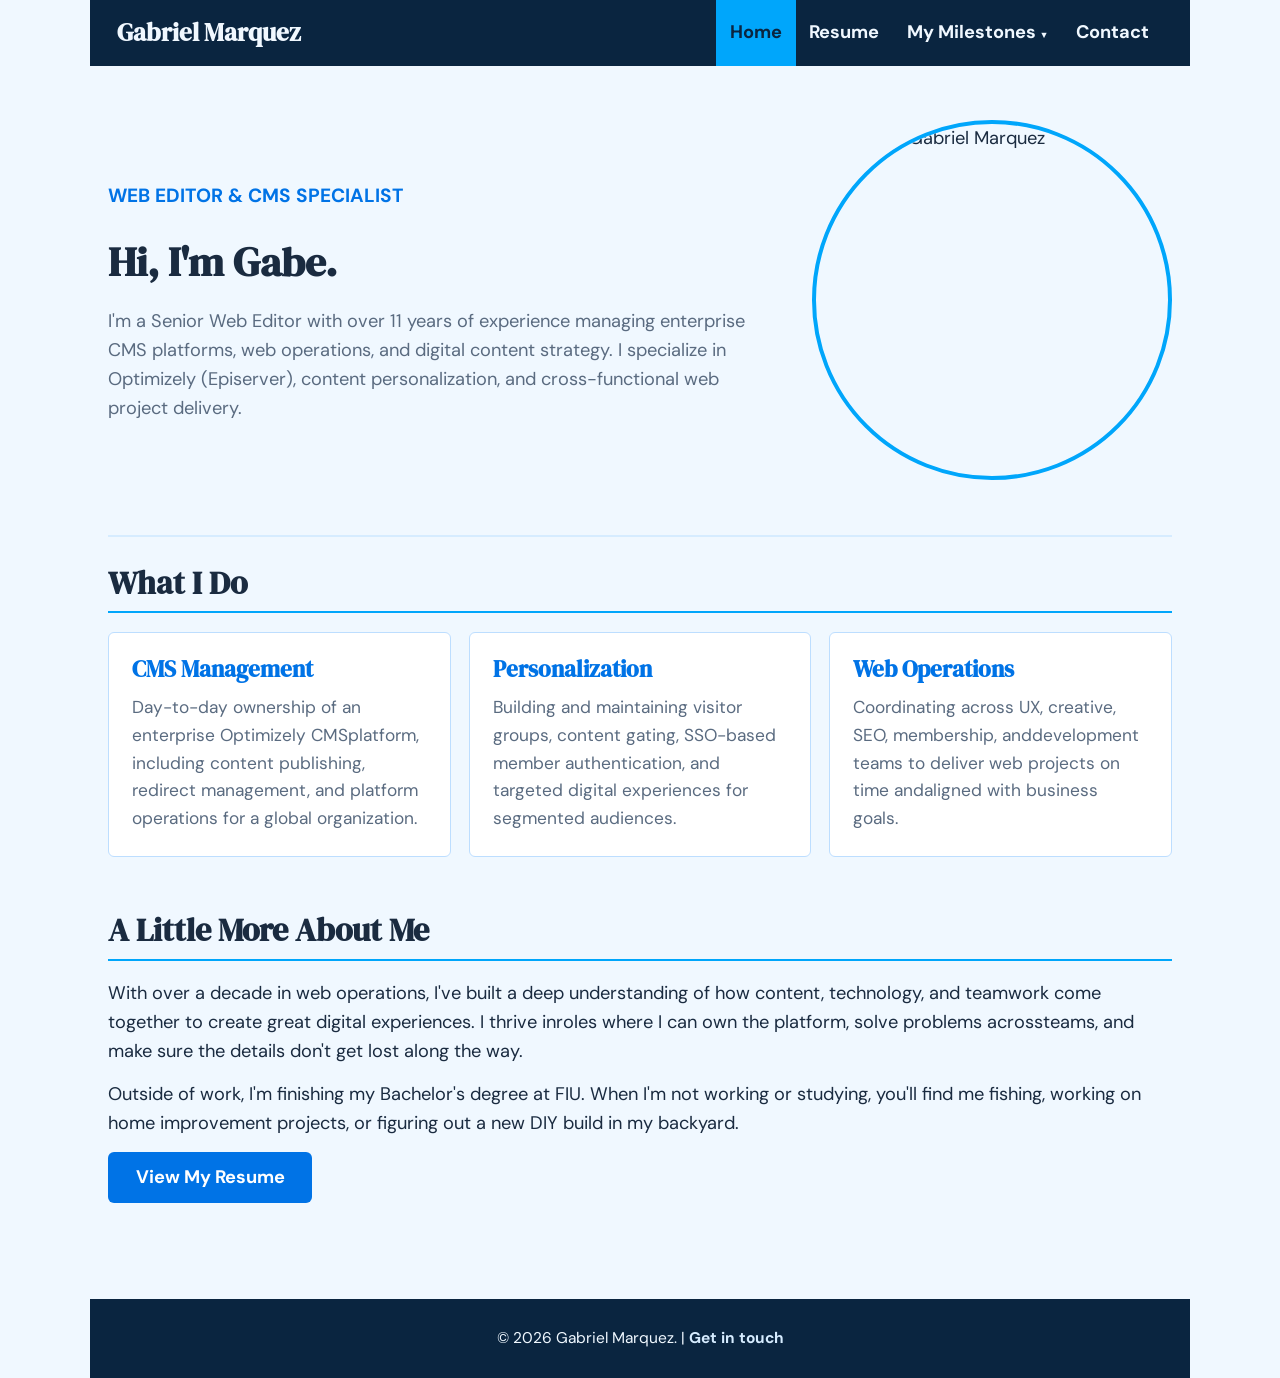
==== index.html @ cd29dd40 "Initial Commit" ====
<!DOCTYPE html>
<!--
    Author: Gabriel Marquez
    Date: April 12, 2026
    Description: Home page for Gabriel Marquez personal website final project.
    Introduces visitor to the site with hero section, highlight cards, and
    brief personal background. Links to all other pages.
-->
<html lang="en">
<head>
    <meta charset="UTF-8">
    <meta name="viewport" content="width=device-width, initial-scale=1.0">
    <meta name="description" content="Personal website of Gabriel Marquez, Web Editor and CMS Specialist based in Rockledge, Florida.">
    <title>Gabriel Marquez | Web Editor and CMS Specialist</title>
    <link rel="stylesheet" href="https://fonts.googleapis.com/css2?family=DM+Sans:wght@400;700&family=DM+Serif+Display&display=swap">
    <link rel="stylesheet" href="styles/styles.css">
</head>
<body>

    <header>
        <div class="site-name"><a href="index.html">Gabriel Marquez</a></div>

        <nav class="navbar">
            <input type="checkbox" id="checkbox-toggle">
            <label for="checkbox-toggle" class="menu-btn"></label>
            <ul class="menu">
                <li><a class="current">Home</a></li>
                <li><a href="resume.html">Resume</a></li>
                <li><a href="milestones.html">My Milestones<small></small></a>
                    <ul class="submenu">
                        <li><a href="wedding.html">Our Wedding</a></li>
                        <li><a href="japan.html">Japan Trip</a></li>
                    </ul>
                </li>
                <li><a href="contact.html">Contact</a></li>
            </ul>
        </nav>
    </header>

<main>

    <section class="hero">
        <div class="hero-text">
            <p class="tagline">Web Editor &amp; CMS Specialist</p>
            <h1>Hi, I'm Gabe.</h1>
            <p class="intro">I'm a Senior Web Editor with over 11 years of experience managing enterprise CMS platforms, web operations, and digital content strategy. I specialize in Optimizely (Episerver), content personalization, and cross-functional web project delivery.</p>
        </div>
        <div class="hero-photo">
            <img src="images/gabe-headshot.png" alt="Photo of Gabriel Marquez">
        </div>
    </section>

    <section>
        <div class="section-header">
            <h2>What I Do</h2>
        </div>
        <div class="highlights">
            <div class="highlight-card">
                <h3>CMS Management</h3>
                <p>Day-to-day ownership of an enterprise Optimizely CMSplatform, including content publishing, redirect management, and platform operations for a global organization.</p>
            </div>
            <div class="highlight-card">
                <h3>Personalization</h3>
                <p>Building and maintaining visitor groups, content gating, SSO-based member authentication, and targeted digital experiences for segmented audiences.</p>
            </div>
            <div class="highlight-card">
                <h3>Web Operations</h3>
                <p>Coordinating across UX, creative, SEO, membership, anddevelopment teams to deliver web projects on time andaligned with business goals.</p>
            </div>
        </div>
    </section>

    <section>
        <div class="section-header">
            <h2>A Little More About Me</h2>
        </div>
        <p>With over a decade in web operations, I've built a deep understanding of how content, technology, and teamwork come together to create great digital experiences. I thrive inroles where I can own the platform, solve problems acrossteams, and make sure the details don't get lost along the way.</p>
        <p>Outside of work, I'm finishing my Bachelor's degree at FIU. When I'm not working or studying, you'll find me fishing, working on home improvement projects, or figuring out a new DIY build in my backyard.</p>
        <p><a href="resume.html" class="btn">View My Resume</a></p>
    </section>

</main>

<footer>
    <p>&copy; 2026 Gabriel Marquez. |
    <a href="contact.html">Get in touch</a></p>
</footer>

</body>
</html>
---- styles/styles.css ----
/*
Author: Gabriel Marquez
Date: April 12, 2026
Description: Main stylesheet for Gabriel Marquez personal website
final project. Uses techniques from Murach's HTML and CSS, 6th Edition
(chapters 1-14, 16) including flexbox, grid, media queries, and
mobile-first responsive design.
*/

/*  RESET (Ch 5)  */
* {
    margin: 0;
    padding: 0;
    box-sizing: border-box;
}

/*  CSS VARIABLES (Ch 4)  */
:root {
    --dark: #0A2540;
    --medium: #0073E6;
    --bright: #00A6FB;
    --light: #D6ECFF;
    --cream: #F0F8FF;
    --text: #1A2B40;
    --text-light: #5A6B80;
    --border: #BDDEFF;
    --surface: #FFFFFF;
    --dark_menu: #0A2540;
    --light_menu: #F0F8FF;
}

/*  DEFAULT STYLES / FLUID TYPOGRAPHY (Ch 6)  */
body {
    font-family: "DM Sans", Arial, Helvetica, sans-serif;
    font-size: calc(90% + 0.3vw);
    line-height: 1.6;
    color: var(--text);
    background-color: var(--cream);
    width: min(95%, 1100px);
    margin: 0 auto;
}

h1, h2, h3 {
    font-family: "DM Serif Display", Georgia, serif;
    line-height: 1.2;
    padding: 0.5em 0;
}

h1 { font-size: 225%; }
h2 { font-size: 175%; }
h3 { font-size: 125%; }

p {
    padding-bottom: 0.75em;
}

img {
    max-width: 100%;
    height: auto;
}

a:link, a:visited {
    color: var(--medium);
    text-decoration: none;
    font-weight: bold;
}

a:hover, a:focus {
    color: var(--bright);
    text-decoration: underline;
}

/*  HEADER (Ch 5, 7)  */
header {
    background-color: var(--dark_menu);
    padding: 1em;

    & .site-name {
        font-family: "DM Serif Display", Georgia, serif;
        font-size: 135%;
        color: var(--light_menu);
        text-align: center;
    }

    & .site-name a:link,
    & .site-name a:visited {
        color: var(--light_menu);
        text-decoration: none;
    }

    & .site-name a:hover,
    & .site-name a:focus {
        color: var(--bright);
        text-decoration: none;
    }
}

/*  NAVIGATION MENU (Ch 7, 8) - MOBILE FIRST  */
.navbar {
    position: relative;
    background-color: var(--dark_menu);

    & ul {
        list-style-type: none;
        margin: 0;
        padding: 0;
    }

    & a {
        display: block;
        padding: 0.5em 1em;
        color: var(--light_menu);
        text-decoration: none;
        font-weight: bold;
    }

    & a:hover,
    & a:focus {
        background-color: var(--medium);
        color: var(--light_menu);
        text-decoration: none;
    }

    & a.current {
        background-color: var(--bright);
        color: var(--dark);
    }
}

/* Menu starts hidden on mobile */
.menu {
    display: none;
}

/* Hamburger toggle button */
#checkbox-toggle {
    display: none;
}

.menu-btn {
    display: block;
    padding: 0.5em 1em;
    color: var(--light_menu);
    font-size: 150%;
    cursor: pointer;
}

.menu-btn::after {
    content: "\2630";
}

#checkbox-toggle:checked ~ .menu {
    display: block;
}

/*  SUBMENU (Ch 7)  */
.menu li:has(.submenu) {
    position: relative;

    & small {
        margin-left: 0.25em;
    }

    & small::after {
        content: "\25B6";
        font-size: 60%;
    }

    &:hover > .submenu {
        display: block;
    }
}

.submenu {
    display: none;
    position: absolute;
    top: 0;
    left: 100%;
    background-color: var(--dark_menu);
    width: 180px;
    z-index: 200;
}

.submenu a {
    padding: 0.5em 1em;
    font-size: 90%;
}

/*  MAIN CONTENT (Ch 5)  */
main {
    background-color: var(--cream);
    padding: 1em;
    min-height: 60vh;
}

/*  HOME PAGE - HERO (Ch 6 - flexbox)  */
.hero {
    display: flex;
    flex-direction: column;
    align-items: center;
    text-align: center;
    padding: 2em 0;
    border-bottom: 2px solid var(--light);

    & .tagline {
        font-size: 105%;
        color: var(--medium);
        font-weight: bold;
        text-transform: uppercase;
        padding-bottom: 0.25em;
    }

    & .intro {
        color: var(--text-light);
        max-width: 600px;
    }
}

.hero-photo {
    width: clamp(150px, 40%, 220px);
    aspect-ratio: 1 / 1;
    border-radius: 50%;
    overflow: hidden;
    border: 4px solid var(--bright);
    margin-bottom: 1em;

    & img {
        width: 100%;
        height: 100%;
        object-fit: cover;
    }
}

/*  SECTION HEADER  */
.section-header {
    padding-bottom: 0.5em;
    margin-bottom: 1em;
    border-bottom: 2px solid var(--bright);

    & h2 {
        padding: 0;
    }
}

section {
    padding: 1.5em 0;
}

/*  HIGHLIGHT CARDS (Ch 14 - grid)  */
.highlights {
    display: grid;
    grid-template-columns: 1fr;
    gap: 1em;
}

.highlight-card {
    background-color: var(--surface);
    border: 1px solid var(--border);
    border-radius: 6px;
    padding: 1.25em;

    & h3 {
        color: var(--medium);
        padding-top: 0;
    }

    & p {
        color: var(--text-light);
        font-size: 95%;
        padding-bottom: 0;
    }
}

/*  BUTTON (Ch 12)  */
.btn {
    display: inline-block;
    padding: 0.6em 1.5em;
    color: white;
    background-color: var(--medium);
    font-weight: bold;
    border: none;
    border-radius: 6px;
    cursor: pointer;
    font-size: inherit;
    text-decoration: none;
}

.btn:link,
.btn:visited {
    color: white;
    text-decoration: none;
}

.btn:hover,
.btn:focus {
    background-color: var(--bright);
    color: white;
    text-decoration: none;
}

/*  RESUME PAGE (Ch 5, 6)  */
.job, .education-item {
    background-color: var(--surface);
    border: 1px solid var(--border);
    border-left: 4px solid var(--bright);
    border-radius: 6px;
    padding: 1.25em;
    margin-bottom: 1.25em;

    & .job-header {
        display: flex;
        flex-direction: column;
    }

    & h3 {
        padding: 0;
    }

    & .dates {
        font-size: 90%;
        color: var(--text-light);
        font-weight: bold;
        padding-top: 0.25em;
    }

    & .company {
        font-size: 95%;
        color: var(--medium);
        font-weight: bold;
        padding: 0.25em 0 0.5em 0;
    }

    & ul {
        margin-left: 1.5em;
        color: var(--text-light);
    }

    & li {
        font-size: 95%;
        padding-bottom: 0.5em;
    }
}

/*  SKILLS - FLEXBOX (Ch 6)  */
.skills-grid {
    display: flex;
    flex-direction: column;
    gap: 1em;
}

.skill-group {
    background-color: var(--surface);
    border: 1px solid var(--border);
    border-radius: 6px;
    padding: 1.25em;

    & h3 {
        color: var(--medium);
        padding-top: 0;
        padding-bottom: 0.5em;
        border-bottom: 1px solid var(--border);
        margin-bottom: 0.75em;
    }
}

.skill-tags {
    display: flex;
    flex-wrap: wrap;
    gap: 0.4em;
}

.skill-tag {
    background-color: var(--light);
    color: var(--medium);
    font-size: 85%;
    font-weight: bold;
    padding: 0.3em 0.75em;
    border-radius: 20px;
}

/*  CONTACT PAGE (Ch 6, 12)  */
.contact-layout {
    display: flex;
    flex-direction: column;
    gap: 1.5em;
}

.info-item {
    display: flex;
    align-items: center;
    gap: 1em;
    padding: 1em;
    background-color: var(--surface);
    border: 1px solid var(--border);
    border-radius: 6px;
    margin-bottom: 1em;
}

.info-item .icon {
    flex-shrink: 0;
    width: 40px;
    height: 40px;
    background-color: var(--light);
    border-radius: 50%;
    display: flex;
    align-items: center;
    justify-content: center;
    font-size: 125%;
    color: var(--medium);
}

.info-item h3 {
    font-family: "DM Sans", Arial, sans-serif;
    font-size: 80%;
    text-transform: uppercase;
    color: var(--text-light);
    padding: 0 0 0.2em 0;
}

.info-item p {
    padding: 0;
    font-size: 95%;
}

/* Contact form (Ch 12) */
.contact-form {
    background-color: var(--surface);
    border: 1px solid var(--border);
    border-radius: 6px;
    padding: 1.5em;

    & h2 {
        padding-top: 0;
    }
}

.form-group {
    margin-bottom: 1em;
}

.form-group label {
    display: block;
    margin-bottom: 0.25em;
    font-weight: bold;
}

.form-group input,
.form-group textarea {
    width: 100%;
    font-size: inherit;
    padding: 0.5em;
    border: 1px solid var(--border);
    border-radius: 5px;
    background-color: var(--cream);
    font-family: inherit;
}

.form-group textarea {
    height: 6em;
    resize: vertical;
}

.form-group input:required:invalid {
    border-color: #C0392B;
}

.form-group input:required:valid,
.form-group input:valid {
    border-color: var(--bright);
}

/*  JAPAN PAGE (Ch 14 - grid, Ch 13 - video)  */
.page-intro {
    color: var(--text-light);
    padding-bottom: 1em;
    border-bottom: 1px solid var(--border);
    margin-bottom: 1em;
}

.trip-section {
    padding: 1em 0;
    margin-bottom: 1em;
}

.trip-section h3 {
    color: var(--medium);
    padding-top: 1em;
}

/* Photo grid - mobile first: 1 column */
.photo-grid {
    display: grid;
    grid-template-columns: 1fr;
    gap: 1em;
    padding-top: 1em;
}

.photo-grid figure {
    background-color: var(--surface);
    border: 1px solid var(--border);
    border-radius: 6px;
    overflow: hidden;
}

.photo-grid img {
    width: 100%;
    height: 220px;
    object-fit: cover;
}

.photo-grid figcaption {
    padding: 0.75em;
    font-size: 90%;
    color: var(--text-light);
    font-style: italic;
    text-align: center;
    background-color: var(--light);
}

/* Itinerary list (Ch 9) */
.itinerary-list {
    list-style-type: none;
    padding: 0;
    display: grid;
    grid-template-columns: 1fr;
    gap: 0.4em;
}

.itinerary-list li {
    padding: 0.5em 0.75em;
    background-color: var(--light);
    color: var(--medium);
    border-radius: 5px;
    border-left: 3px solid var(--bright);
    font-size: 95%;
}

/* Video wrapper - responsive 16:9 (Ch 13) */
.video-wrapper {
    position: relative;
    width: 100%;
    padding-bottom: 56.25%;
    height: 0;
    overflow: hidden;
    border-radius: 6px;
    margin: 1em 0;
}

.video-wrapper iframe {
    position: absolute;
    top: 0;
    left: 0;
    width: 100%;
    height: 100%;
    border:hsl(from s l)
 }
    
    /*  TABLE (Ch 11)  */.btn.trip-table {
        width: 100%;
        border-collapse: collapse;
        background-color: var(--surface);
        border: 1px solid var(--border);
        border-radius: 6px;
        overflow: hidden;
    }

    .trip-table caption {
        font-family: "DM Serif Display", Georgia, serif;
        font-size: 120%;
        color: var(--medium);
        padding: 0.5em;
        text-align: left;
        caption-side: top;
    }

    .trip-table th {
        background-color: var(--medium);
        color: white;
        text-align: left;
        padding: 0.75em;
        font-size: 95%;
    }

    .trip-table td {
        padding: 0.75em;
        border-bottom: 1px solid var(--border);
        font-size: 90%;
    }

    .trip-table tbody tr:nth-child(even) td {
        background-color: var(--light);
    }

    .trip-table .total-row td {
        background-color: var(--bright);
        color: white;
        font-weight: bold;
    }

    /* Responsive table - small screens (Ch 11) */
    @media only screen and (max-width: 600px) {
        .trip-table,
        .trip-table thead,
        .trip-table tbody,
        .trip-table th,
        .trip-table td,
        .trip-table tr {
            display: block;
        }

        .trip-table thead {
            display: none;
        }

        .trip-table tr {
            margin-bottom: 0.75em;
            border: 1px solid var(--border);
            border-radius: 5px;
        }

        .trip-table td {
            border: none;
            padding: 0.4em 0.75em;
        }

        .trip-table td:first-child {
            font-weight: bold;
            color: var(--medium);
            font-size: 105%;
            padding-top: 0.75em;
        }
    }

    /*  WEDDING PAGE  */
    .wedding-hero {
        text-align: center;
        padding: 1em 0 1.5em 0;
        border-bottom: 2px solid var(--light);
        margin-bottom: 1.5em;
    }

    .wedding-hero .date {
        color: var(--medium);
        font-weight: bold;
        text-transform: uppercase;
        font-size: 105%;
        letter-spacing: 0.05em;
    }

    .wedding-details-table {
        width: 100%;
        border-collapse: collapse;
        background-color: var(--surface);
        border: 1px solid var(--border);
        border-radius: 6px;
        overflow: hidden;
        margin: 1em 0;
    }

    .wedding-details-table th,
    .wedding-details-table td {
        text-align: left;
        padding: 0.75em 1em;
        border-bottom: 1px solid var(--border);
        font-size: 95%;
    }

    .wedding-details-table th {
        background-color: var(--medium);
        color: white;
        width: 35%;
    }

    .wedding-details-table tr:last-child th,
    .wedding-details-table tr:last-child td {
        border-bottom: none;
    }

    /*  BREADCRUMB (Ch 16 - usability)  */
    .breadcrumb {
        font-size: 90%;
        color: var(--text-light);
        padding: 0.75em 0 0 0;
    }

    .breadcrumb a:link,
    .breadcrumb a:visited {
        color: var(--medium);
    }

    .breadcrumb a:hover,
    .breadcrumb a:focus {
        color: var(--bright);
    }

    /*  MILESTONE CARDS  */
    .milestone-card {
        text-align: center;

        & img {
            width: 100%;
            height: 220px;
            object-fit: cover;
            border-radius: 6px;
            margin-bottom: 0.75em;
        }

        & a img:hover {
            opacity: 0.85;
            transition: opacity 0.2s;
        }

        & h3 {
            padding-top: 0.5em;
        }
    }

    /*  FOOTER  */
    footer {
        background-color: var(--dark_menu);
        color: var(--light_menu);
        text-align: center;
        padding: 1.5em 1em;
        margin-top: 2em;

        & p {
            font-size: 85%;
            padding: 0;
        }

        & a:link,
        & a:visited {
            color: var(--light);
        }

        & a:hover,
        & a:focus {
            color: var(--bright);
        }
    }

    /* MEDIA QUERIES (Ch 8) - MOBILE FIRST Expand layouts for larger viewports */

    /* Tablet and up - 745px breakpoint */
    @media only screen and (min-width: 745px) {

        /* Header becomes horizontal with nav */
        header {
            display: flex;
            justify-content: space-between;
            align-items: center;
            padding: 0 1.5em;

            & .site-name {
                text-align: left;
            }
        }

        /* Navigation becomes horizontal, hide hamburger */
        .menu {
            display: flex;
            justify-content: flex-end;
        }

        .menu-btn {
            display: none;
        }

        #checkbox-toggle:checked ~ .menu {
            display: flex;
        }

        .navbar {
            background-color: transparent;
        }

        .navbar a {
            padding: 1em 0.75em;
        }

        /* Submenu changes direction for desktop */
        .menu li:has(.submenu) small::after {
            content: "\25BC";
        }

        .submenu {
            top: 100%;
            left: 0;
            width: 180px;
        }

        /* Hero becomes two-column */
        .hero {
            flex-direction: row;
            text-align: left;
            gap: 2em;
        }

        .hero-text {
            flex-basis: 65%;
        }

        .hero-photo {
            flex-basis: 35%;
            order: 1;
        }

        .hero-text .intro {
            max-width: none;
        }

        /* Highlights become 3-column grid */
        .highlights {
            grid-template-columns: 1fr 1fr 1fr;
        }

        /* Job header becomes row */
        .job .job-header,
        .education-item .job-header {
            flex-direction: row;
            justify-content: space-between;
            align-items: baseline;
        }

        .job .dates,
        .education-item .dates {
            padding-top: 0;
        }

        /* Skills become 2-column */
        .skills-grid {
            flex-direction: row;
            flex-wrap: wrap;
        }

        .skill-group {
            flex-basis: calc(50% - 0.5em);
            flex-grow: 1;
        }

        /* Contact becomes two-column */
        .contact-layout {
            flex-direction: row;
            gap: 2em;
        }

        .contact-info {
            flex-basis: 40%;
        }

        .contact-form {
            flex-basis: 60%;
        }

        /* Photo grid becomes 2-column */
        .photo-grid {
            grid-template-columns: 1fr 1fr;
        }

        /* Itinerary list becomes 2-column */
        .itinerary-list {
            grid-template-columns: 1fr 1fr;
        }
    }

/* Desktop - 992px breakpoint */
@media only screen and (min-width: 992px) {

/* Photo grid becomes 3-column */
.photo-grid {
grid-template-columns: 1fr 1fr 1fr;
}

/* Itinerary list becomes 3-column */
.itinerary-list {
grid-template-columns: 1fr 1fr 1fr;
}

/* Skills become 4-column */
.skill-group {
flex-basis: calc(25% - 0.75em);
}
}

/* PHOTO MODAL (uses :target pseudo-class) */

/* Photo grid links - make them feel clickable */
.photo-grid figure a {
display: block;
cursor: pointer;
}

.photo-grid figure a:hover img,
.photo-grid figure a:focus img {
opacity: 0.85;
transition: opacity 0.2s;
}

/* Modal overlay - hidden by default */
.modal {
display: none;
position: fixed;
top: 0;
left: 0;
width: 100%;
height: 100%;
background-color: rgba(10, 37, 64, 0.95);
z-index: 1000;
padding: 2em;
}

/* Modal becomes visible when its ID is targeted in the URL */
.modal:target {
display: flex;
align-items: center;
justify-content: center;
}

/* Full-size image inside the modal */
.modal img {
max-width: 95%;
max-height: 90vh;
object-fit: contain;
position: relative;
z-index: 1001;
}

/* Background click area */
.modal-bg {
position: absolute;
top: 0;
left: 0;
width: 100%;
height: 100%;
z-index: 1000;
}

/* Close button (X) in the top-right */
.modal-close {
position: absolute;
top: 0.5em;
right: 0.75em;
color: white;
font-size: 2.5em;
font-weight: bold;
text-decoration: none;
z-index: 1002;
line-height: 1;
}

.modal-close:link,
.modal-close:visited {
color: white;
text-decoration: none;
}

.modal-close:hover,
.modal-close:focus {
color: var(--bright);
text-decoration: none;
}
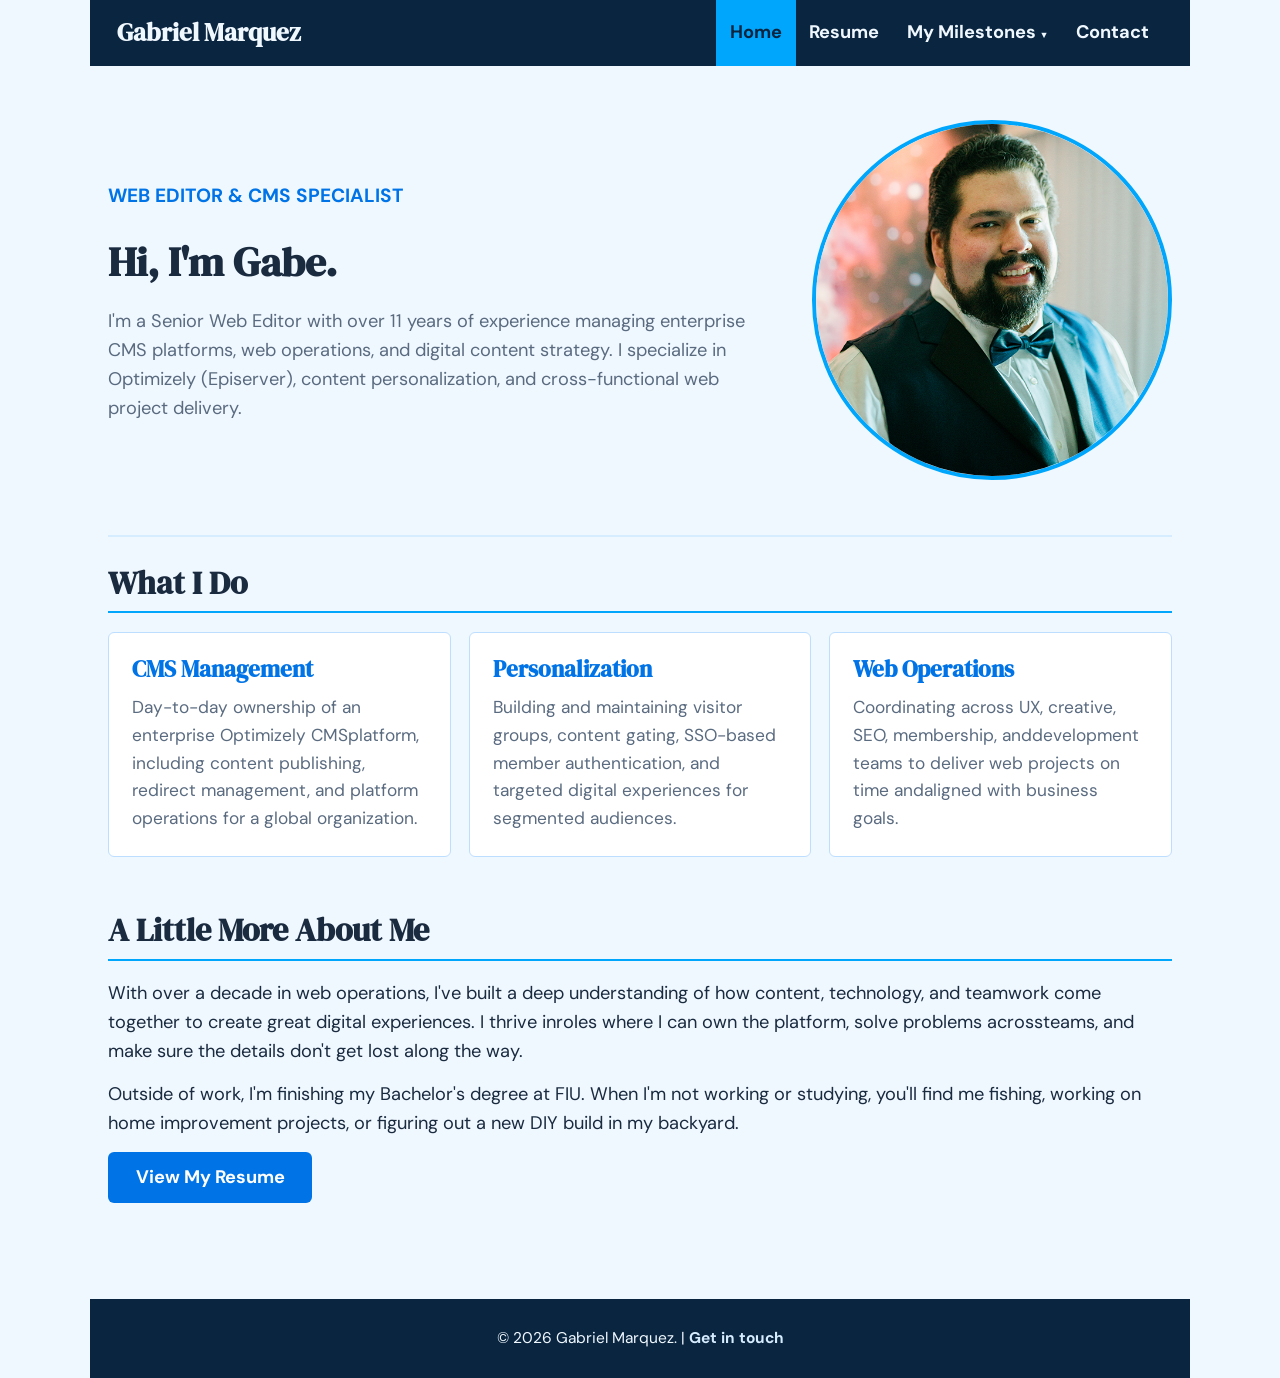
==== commit 7f6f7a33: "added linkedin and updated index" ====
--- a/index.html
+++ b/index.html
@@ -46,7 +46,7 @@
             <p class="intro">I'm a Senior Web Editor with over 11 years of experience managing enterprise CMS platforms, web operations, and digital content strategy. I specialize in Optimizely (Episerver), content personalization, and cross-functional web project delivery.</p>
         </div>
         <div class="hero-photo">
-            <img src="images/gabe-headshot.png" alt="Photo of Gabriel Marquez">
+            <img src="images/Gabe-Headshot.png" alt="Photo of Gabriel Marquez">
         </div>
     </section>
 
